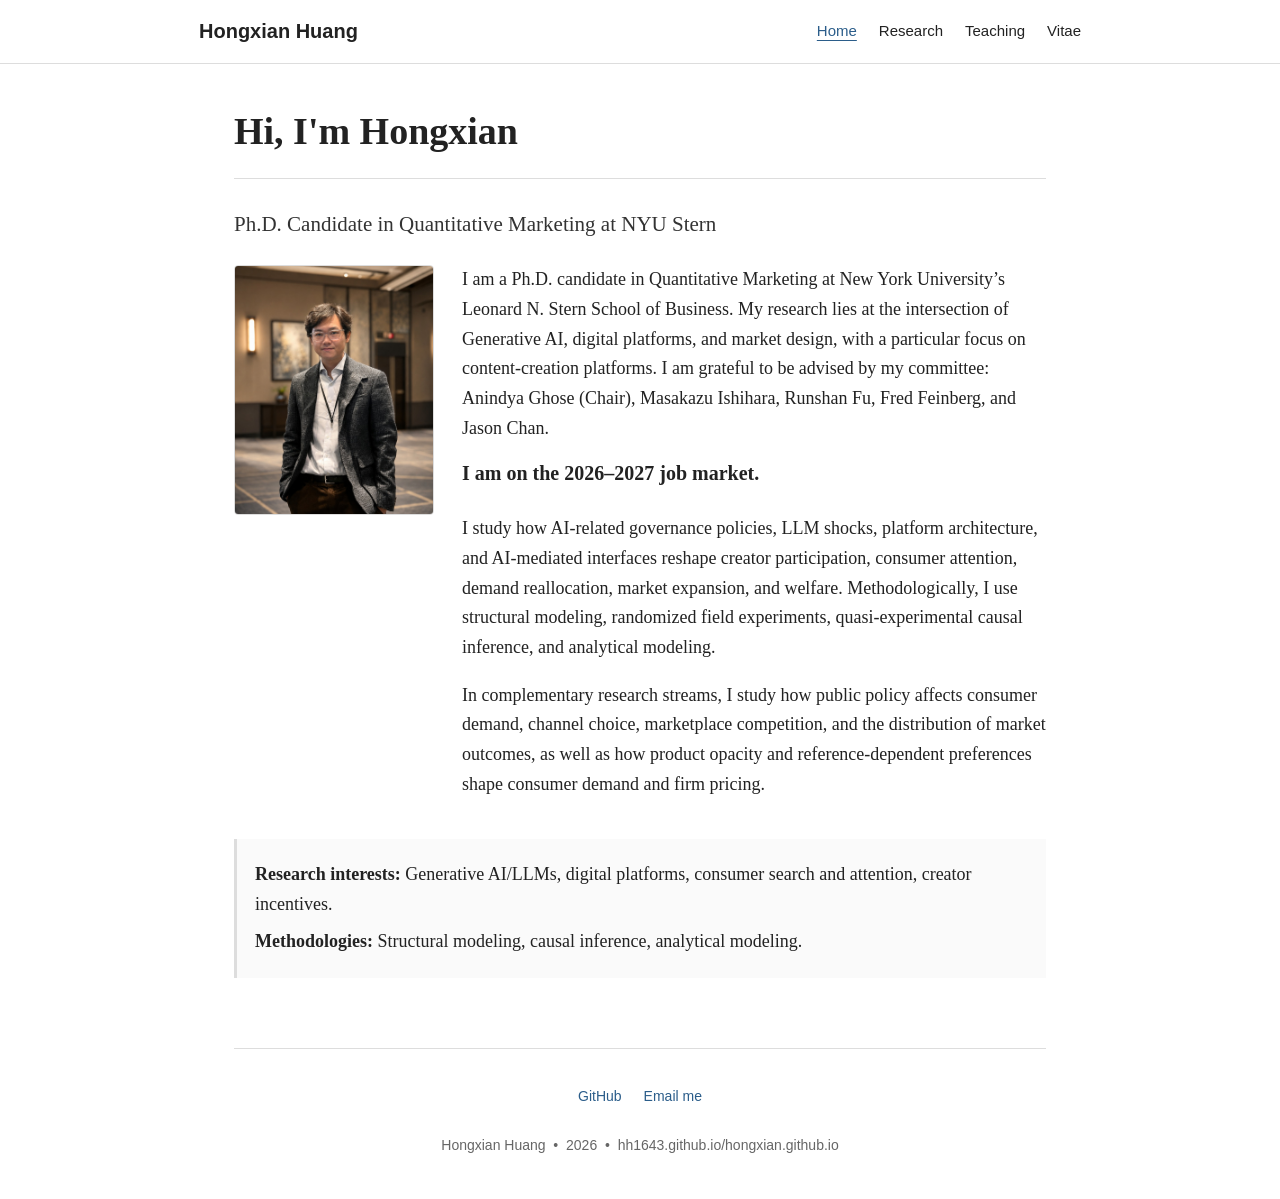
==== index.html @ c1505cc0 "Add files via upload" ====
<!doctype html>
<html lang="en">
<head>
  <meta charset="utf-8">
  <meta name="viewport" content="width=device-width, initial-scale=1">
  <title>Home | Hongxian Huang</title>
  <meta name="description" content="Hongxian Huang is a Ph.D. candidate in Quantitative Marketing at NYU Stern. His research studies Generative AI, digital platforms, content-creation platforms, and market design.">
  <meta name="robots" content="index, follow">
  <link rel="canonical" href="https://hh1643.github.io/hongxian.github.io/">
  <link rel="icon" href="assets/img/favicon.svg" type="image/svg+xml">
  <link rel="stylesheet" href="assets/css/style.css">
</head>
<body>
  <nav class="site-nav" aria-label="Main navigation">
    <div class="nav-inner">
      <a class="brand" href="./">Hongxian Huang</a>
      <div class="nav-links">
        <a class="active" href="./">Home</a>
<a class="" href="research/">Research</a>
<a class="" href="teaching/">Teaching</a>
<a class="" href="vitae/">Vitae</a>
      </div>
    </div>
  </nav>

  <main class="page">
    <h1>Hi, I'm Hongxian</h1>
    <hr>
    <p class="subtitle">Ph.D. Candidate in Quantitative Marketing at NYU Stern</p>

    <div class="profile-block">
      <img class="profile-photo" src="assets/img/hongxian-huang-portrait.jpg" alt="Hongxian Huang">
      <div class="profile-text">
        <p>I am a Ph.D. candidate in Quantitative Marketing at New York University’s Leonard N. Stern School of Business. My research lies at the intersection of Generative AI, digital platforms, and market design, with a particular focus on content-creation platforms. I am grateful to be advised by my committee: Anindya Ghose (Chair), Masakazu Ishihara, Runshan Fu, Fred Feinberg, and Jason Chan.</p>
        <p class="job-market"><strong>I am on the 2026–2027 job market.</strong></p>
        <p>I study how AI-related governance policies, LLM shocks, platform architecture, and AI-mediated interfaces reshape creator participation, consumer attention, demand reallocation, market expansion, and welfare. Methodologically, I use structural modeling, randomized field experiments, quasi-experimental causal inference, and analytical modeling.</p>
        <p>In complementary research streams, I study how public policy affects consumer demand, channel choice, marketplace competition, and the distribution of market outcomes, as well as how product opacity and reference-dependent preferences shape consumer demand and firm pricing.</p>
      </div>
    </div>

    <div class="research-interests">
      <p><strong>Research interests:</strong> Generative AI/LLMs, digital platforms, consumer search and attention, creator incentives.</p>
      <p><strong>Methodologies:</strong> Structural modeling, causal inference, analytical modeling.</p>
    </div>

  </main>

  <footer class="site-footer">
    <hr>
    <ul class="footer-links">
      <li><a href="https://github.com/hh1643">GitHub</a></li>
      <li><a href="mailto:hh1643@stern.nyu.edu">Email me</a></li>
    </ul>
    <div>Hongxian Huang &nbsp;&bull;&nbsp; 2026 &nbsp;&bull;&nbsp; hh1643.github.io/hongxian.github.io</div>
  </footer>
</body>
</html>
---- assets/css/style.css ----
:root {
  --text: #222222;
  --muted: #666666;
  --border: #dddddd;
  --link: #2b5d8a;
  --link-hover: #17405e;
  --bg: #ffffff;
  --soft: #f7f7f7;
}

* {
  box-sizing: border-box;
}

html {
  scroll-behavior: smooth;
}

body {
  margin: 0;
  background: var(--bg);
  color: var(--text);
  font-family: Georgia, "Times New Roman", serif;
  font-size: 18px;
  line-height: 1.65;
}

.site-nav {
  border-bottom: 1px solid var(--border);
  background: rgba(255, 255, 255, 0.98);
}

.nav-inner {
  max-width: 930px;
  margin: 0 auto;
  padding: 15px 24px;
  display: flex;
  align-items: center;
  justify-content: space-between;
  gap: 18px;
}

.brand {
  font-family: -apple-system, BlinkMacSystemFont, "Segoe UI", Helvetica, Arial, sans-serif;
  font-weight: 700;
  font-size: 20px;
  color: var(--text);
  text-decoration: none;
  white-space: nowrap;
}

.nav-links {
  display: flex;
  align-items: center;
  gap: 22px;
  flex-wrap: wrap;
}

.nav-links a {
  font-family: -apple-system, BlinkMacSystemFont, "Segoe UI", Helvetica, Arial, sans-serif;
  font-size: 15px;
  color: var(--text);
  text-decoration: none;
}

.nav-links a:hover,
.nav-links a.active {
  color: var(--link);
  text-decoration: underline;
  text-underline-offset: 4px;
}

.page {
  max-width: 860px;
  margin: 0 auto;
  padding: 44px 24px 28px;
}

h1, h2, h3 {
  line-height: 1.25;
  margin-top: 0;
}

h1 {
  font-family: Georgia, "Times New Roman", serif;
  font-size: 38px;
  font-weight: 600;
  margin-bottom: 18px;
}

h2 {
  font-family: -apple-system, BlinkMacSystemFont, "Segoe UI", Helvetica, Arial, sans-serif;
  font-size: 24px;
  font-weight: 700;
  margin-top: 34px;
  margin-bottom: 14px;
}

h3 {
  font-size: 20px;
  font-weight: 700;
  margin-top: 26px;
  margin-bottom: 6px;
}

hr {
  border: 0;
  border-top: 1px solid var(--border);
  margin: 22px 0 28px;
}

a {
  color: var(--link);
  text-decoration: none;
}

a:hover {
  color: var(--link-hover);
  text-decoration: underline;
}

.subtitle {
  font-size: 21px;
  margin: 0 0 24px;
  color: #333333;
}

.profile-block {
  display: flex;
  align-items: flex-start;
  gap: 28px;
  margin-top: 6px;
}

.profile-photo {
  width: 200px;
  min-width: 200px;
  border-radius: 4px;
  border: 1px solid var(--border);
  background: var(--soft);
}

.profile-text p:first-child {
  margin-top: 0;
}


.job-market {
  margin: -4px 0 24px;
  font-size: 20px;
}

.section-lead {
  margin-top: 0;
  color: #333333;
}

.cv-page h2 {
  margin-top: 36px;
}

.cv-item {
  margin: 16px 0 20px;
}

.cv-date {
  color: var(--muted);
  font-size: 16px;
  margin-top: 2px;
}

.cv-page p {
  margin: 10px 0;
}

.research-interests {
  margin-top: 22px;
  padding: 14px 18px;
  border-left: 3px solid var(--border);
  background: #fafafa;
}

.research-interests p {
  margin: 7px 0;
}

.paper {
  margin: 24px 0 30px;
}

.paper-title {
  font-weight: 700;
  font-size: 19px;
  line-height: 1.45;
}

.paper-meta {
  margin-top: 3px;
  color: var(--text);
}

.paper-note {
  margin-top: 3px;
  color: var(--muted);
  font-size: 16px;
}

.abstract {
  margin-top: 8px;
}

.abstract summary {
  cursor: pointer;
  color: var(--link);
  font-family: -apple-system, BlinkMacSystemFont, "Segoe UI", Helvetica, Arial, sans-serif;
  font-size: 15px;
  display: inline-block;
  user-select: none;
}

.abstract summary:hover {
  color: var(--link-hover);
  text-decoration: underline;
}

.abstract p {
  margin: 12px 0;
  font-size: 16.5px;
  line-height: 1.62;
}

.note-box {
  margin: 34px 0 18px;
  padding: 14px 18px;
  background: #fafafa;
  border: 1px solid var(--border);
  border-radius: 4px;
  color: #444444;
  font-size: 16px;
}

ul {
  padding-left: 24px;
}

li {
  margin: 8px 0;
}

.compact-list li {
  margin: 5px 0;
}

.button-row {
  margin: 26px 0 34px;
}

.button {
  display: inline-block;
  padding: 10px 18px;
  border: 1px solid #333333;
  border-radius: 4px;
  color: #222222;
  font-family: -apple-system, BlinkMacSystemFont, "Segoe UI", Helvetica, Arial, sans-serif;
  font-size: 15px;
  text-decoration: none;
  background: #ffffff;
}

.button:hover {
  background: #f2f2f2;
  text-decoration: none;
  color: #222222;
}

.site-footer {
  max-width: 860px;
  margin: 0 auto;
  padding: 20px 24px 42px;
  text-align: center;
  color: var(--muted);
  font-family: -apple-system, BlinkMacSystemFont, "Segoe UI", Helvetica, Arial, sans-serif;
  font-size: 14px;
}

.footer-links {
  display: flex;
  justify-content: center;
  gap: 22px;
  flex-wrap: wrap;
  margin: 4px 0 18px;
  padding: 0;
  list-style: none;
}

.footer-links a {
  color: var(--link);
}

@media (max-width: 700px) {
  body {
    font-size: 17px;
  }

  .nav-inner {
    align-items: flex-start;
    flex-direction: column;
    gap: 10px;
  }

  .nav-links {
    gap: 14px;
  }

  .page {
    padding-top: 32px;
  }

  h1 {
    font-size: 32px;
  }

  .profile-block {
    flex-direction: column;
  }

  .profile-photo {
    width: 180px;
    min-width: 180px;
  }
}
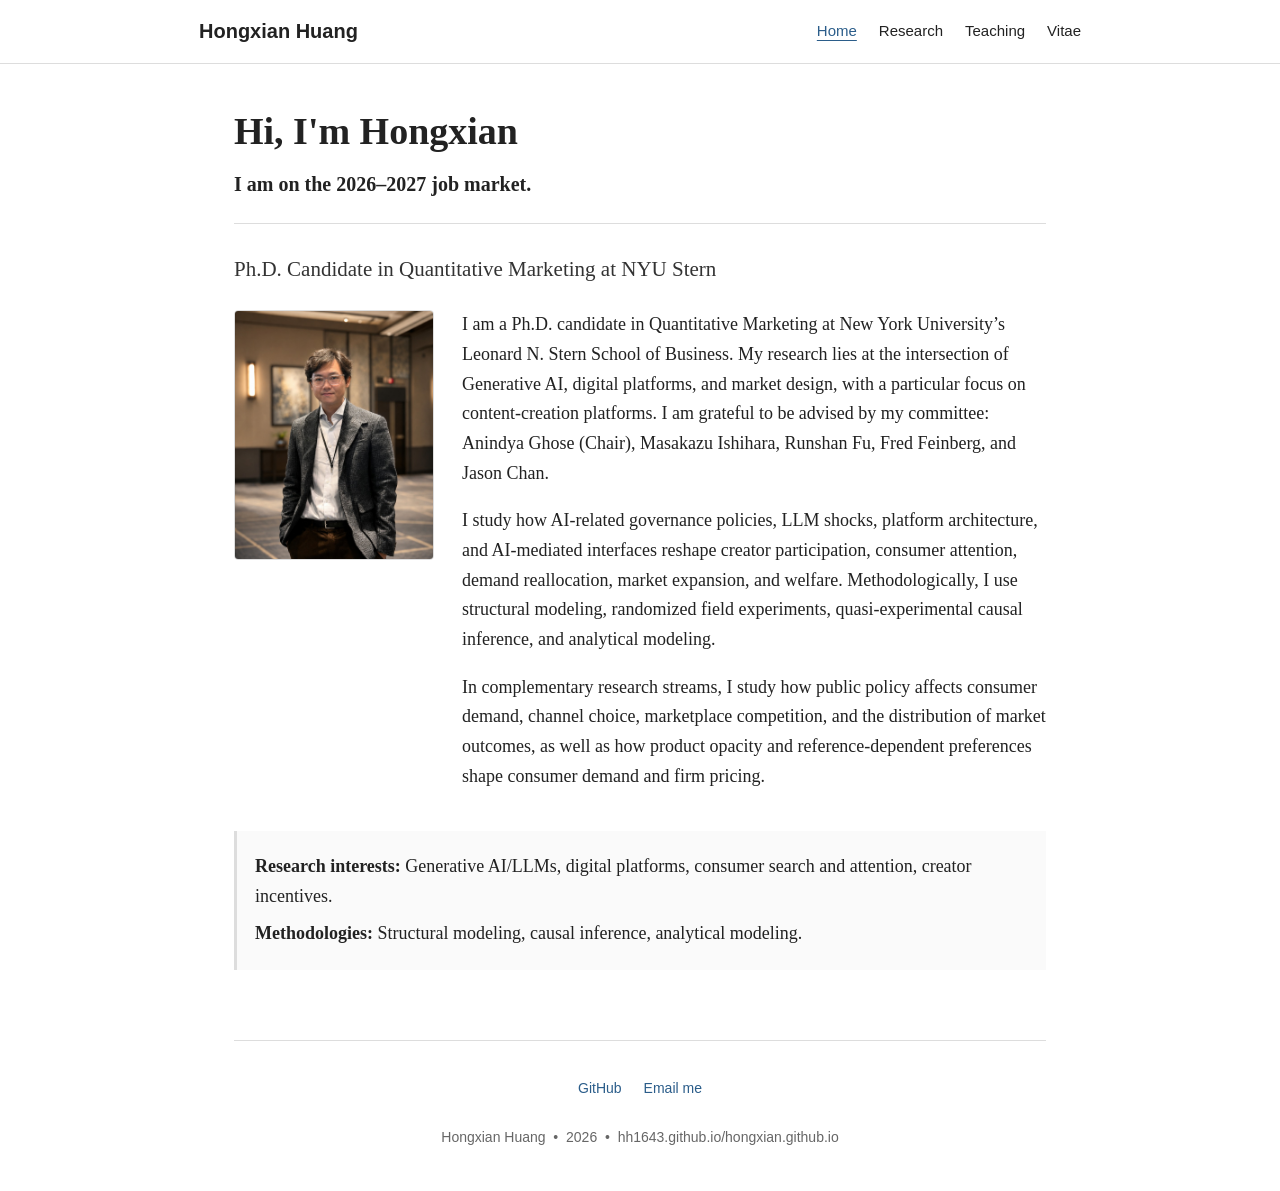
==== commit 236b984e: "Add files via upload" ====
--- a/index.html
+++ b/index.html
@@ -25,6 +25,7 @@
 
   <main class="page">
     <h1>Hi, I'm Hongxian</h1>
+    <p class="job-market job-market-top"><strong>I am on the 2026–2027 job market.</strong></p>
     <hr>
     <p class="subtitle">Ph.D. Candidate in Quantitative Marketing at NYU Stern</p>
 
@@ -32,7 +33,6 @@
       <img class="profile-photo" src="assets/img/hongxian-huang-portrait.jpg" alt="Hongxian Huang">
       <div class="profile-text">
         <p>I am a Ph.D. candidate in Quantitative Marketing at New York University’s Leonard N. Stern School of Business. My research lies at the intersection of Generative AI, digital platforms, and market design, with a particular focus on content-creation platforms. I am grateful to be advised by my committee: Anindya Ghose (Chair), Masakazu Ishihara, Runshan Fu, Fred Feinberg, and Jason Chan.</p>
-        <p class="job-market"><strong>I am on the 2026–2027 job market.</strong></p>
         <p>I study how AI-related governance policies, LLM shocks, platform architecture, and AI-mediated interfaces reshape creator participation, consumer attention, demand reallocation, market expansion, and welfare. Methodologically, I use structural modeling, randomized field experiments, quasi-experimental causal inference, and analytical modeling.</p>
         <p>In complementary research streams, I study how public policy affects consumer demand, channel choice, marketplace competition, and the distribution of market outcomes, as well as how product opacity and reference-dependent preferences shape consumer demand and firm pricing.</p>
       </div>
--- a/assets/css/style.css
+++ b/assets/css/style.css
@@ -146,8 +146,12 @@
 
 
 .job-market {
-  margin: -4px 0 24px;
+  margin: 0 0 20px;
   font-size: 20px;
+}
+
+.job-market-top {
+  margin: -6px 0 10px;
 }
 
 .section-lead {
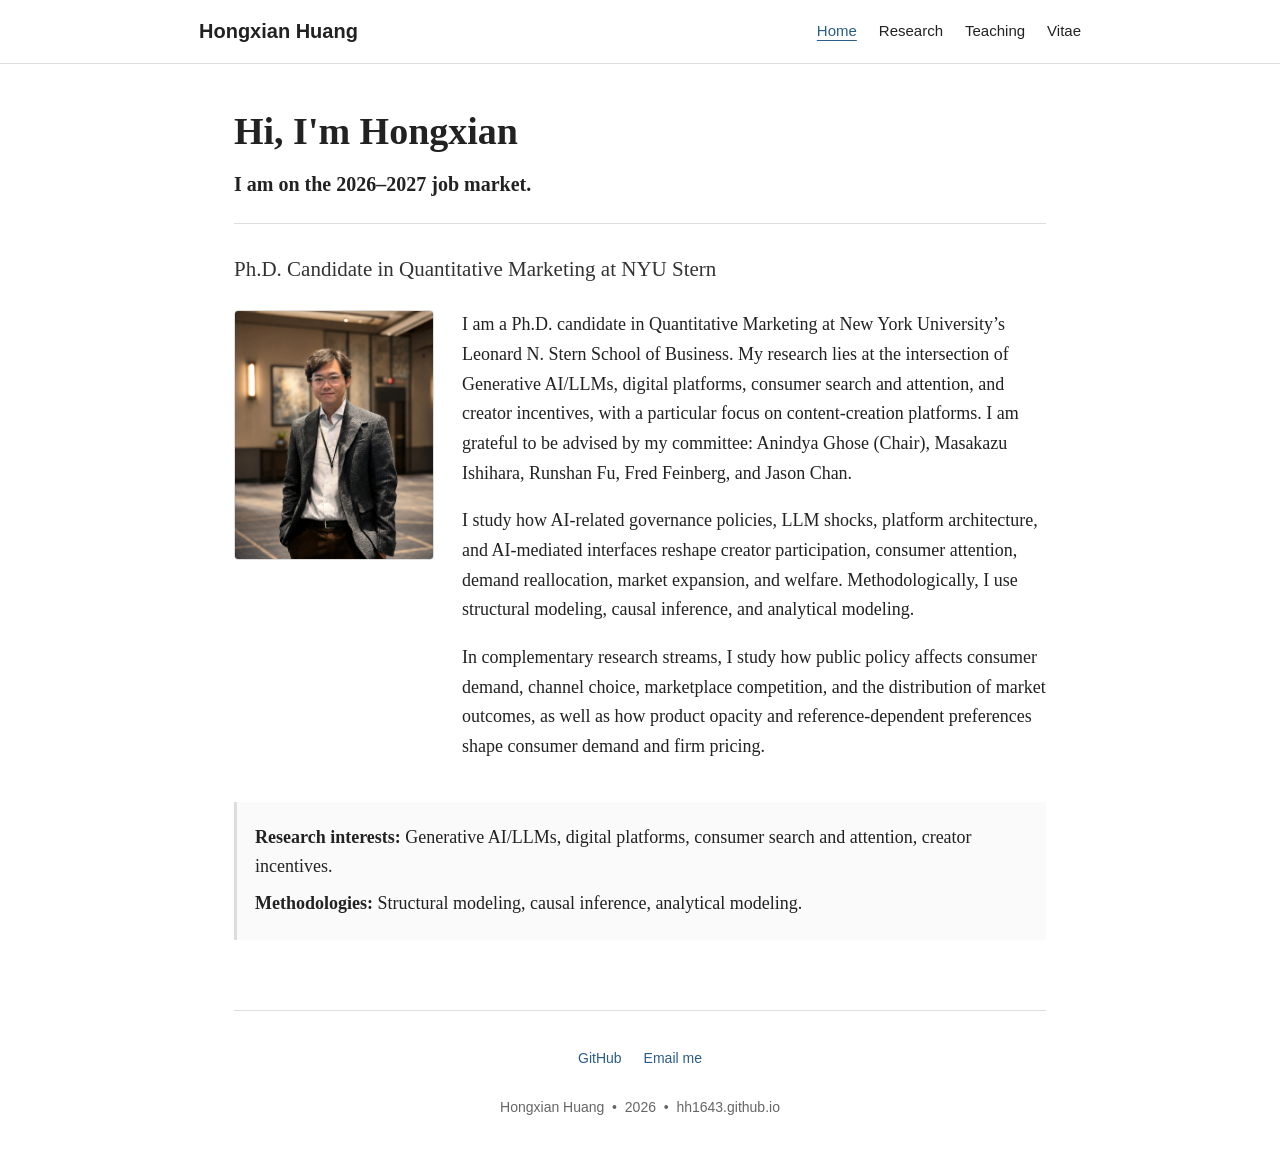
==== commit 8a6cc4a4: "Add files via upload" ====
--- a/index.html
+++ b/index.html
@@ -3,25 +3,27 @@
 <head>
   <meta charset="utf-8">
   <meta name="viewport" content="width=device-width, initial-scale=1">
-  <title>Home | Hongxian Huang</title>
-  <meta name="description" content="Hongxian Huang is a Ph.D. candidate in Quantitative Marketing at NYU Stern. His research studies Generative AI, digital platforms, content-creation platforms, and market design.">
+  <title>Hongxian Huang | Quantitative Marketing, NYU Stern</title>
+  <meta name="description" content="Hongxian Huang is a Ph.D. candidate in Quantitative Marketing at NYU Stern. His research studies Generative AI/LLMs, digital platforms, consumer search and attention, and creator incentives.">
   <meta name="robots" content="index, follow">
-  <link rel="canonical" href="https://hh1643.github.io/hongxian.github.io/">
+  <link rel="canonical" href="https://hh1643.github.io/">
   <link rel="icon" href="assets/img/favicon.svg" type="image/svg+xml">
   <link rel="stylesheet" href="assets/css/style.css">
 </head>
 <body>
+
   <nav class="site-nav" aria-label="Main navigation">
     <div class="nav-inner">
       <a class="brand" href="./">Hongxian Huang</a>
       <div class="nav-links">
         <a class="active" href="./">Home</a>
-<a class="" href="research/">Research</a>
-<a class="" href="teaching/">Teaching</a>
-<a class="" href="vitae/">Vitae</a>
+        <a class="" href="research/">Research</a>
+        <a class="" href="teaching/">Teaching</a>
+        <a class="" href="vitae/">Vitae</a>
       </div>
     </div>
   </nav>
+
 
   <main class="page">
     <h1>Hi, I'm Hongxian</h1>
@@ -32,8 +34,8 @@
     <div class="profile-block">
       <img class="profile-photo" src="assets/img/hongxian-huang-portrait.jpg" alt="Hongxian Huang">
       <div class="profile-text">
-        <p>I am a Ph.D. candidate in Quantitative Marketing at New York University’s Leonard N. Stern School of Business. My research lies at the intersection of Generative AI, digital platforms, and market design, with a particular focus on content-creation platforms. I am grateful to be advised by my committee: Anindya Ghose (Chair), Masakazu Ishihara, Runshan Fu, Fred Feinberg, and Jason Chan.</p>
-        <p>I study how AI-related governance policies, LLM shocks, platform architecture, and AI-mediated interfaces reshape creator participation, consumer attention, demand reallocation, market expansion, and welfare. Methodologically, I use structural modeling, randomized field experiments, quasi-experimental causal inference, and analytical modeling.</p>
+        <p>I am a Ph.D. candidate in Quantitative Marketing at New York University’s Leonard N. Stern School of Business. My research lies at the intersection of Generative AI/LLMs, digital platforms, consumer search and attention, and creator incentives, with a particular focus on content-creation platforms. I am grateful to be advised by my committee: Anindya Ghose (Chair), Masakazu Ishihara, Runshan Fu, Fred Feinberg, and Jason Chan.</p>
+        <p>I study how AI-related governance policies, LLM shocks, platform architecture, and AI-mediated interfaces reshape creator participation, consumer attention, demand reallocation, market expansion, and welfare. Methodologically, I use structural modeling, causal inference, and analytical modeling.</p>
         <p>In complementary research streams, I study how public policy affects consumer demand, channel choice, marketplace competition, and the distribution of market outcomes, as well as how product opacity and reference-dependent preferences shape consumer demand and firm pricing.</p>
       </div>
     </div>
@@ -51,7 +53,7 @@
       <li><a href="https://github.com/hh1643">GitHub</a></li>
       <li><a href="mailto:hh1643@stern.nyu.edu">Email me</a></li>
     </ul>
-    <div>Hongxian Huang &nbsp;&bull;&nbsp; 2026 &nbsp;&bull;&nbsp; hh1643.github.io/hongxian.github.io</div>
+    <div>Hongxian Huang &nbsp;&bull;&nbsp; 2026 &nbsp;&bull;&nbsp; hh1643.github.io</div>
   </footer>
 </body>
 </html>
--- a/assets/css/style.css
+++ b/assets/css/style.css
@@ -333,3 +333,11 @@
     min-width: 180px;
   }
 }
+
+.cv-page .cv-item p {
+  margin: 8px 0 4px;
+}
+
+.cv-page .compact-list {
+  margin-top: 4px;
+}
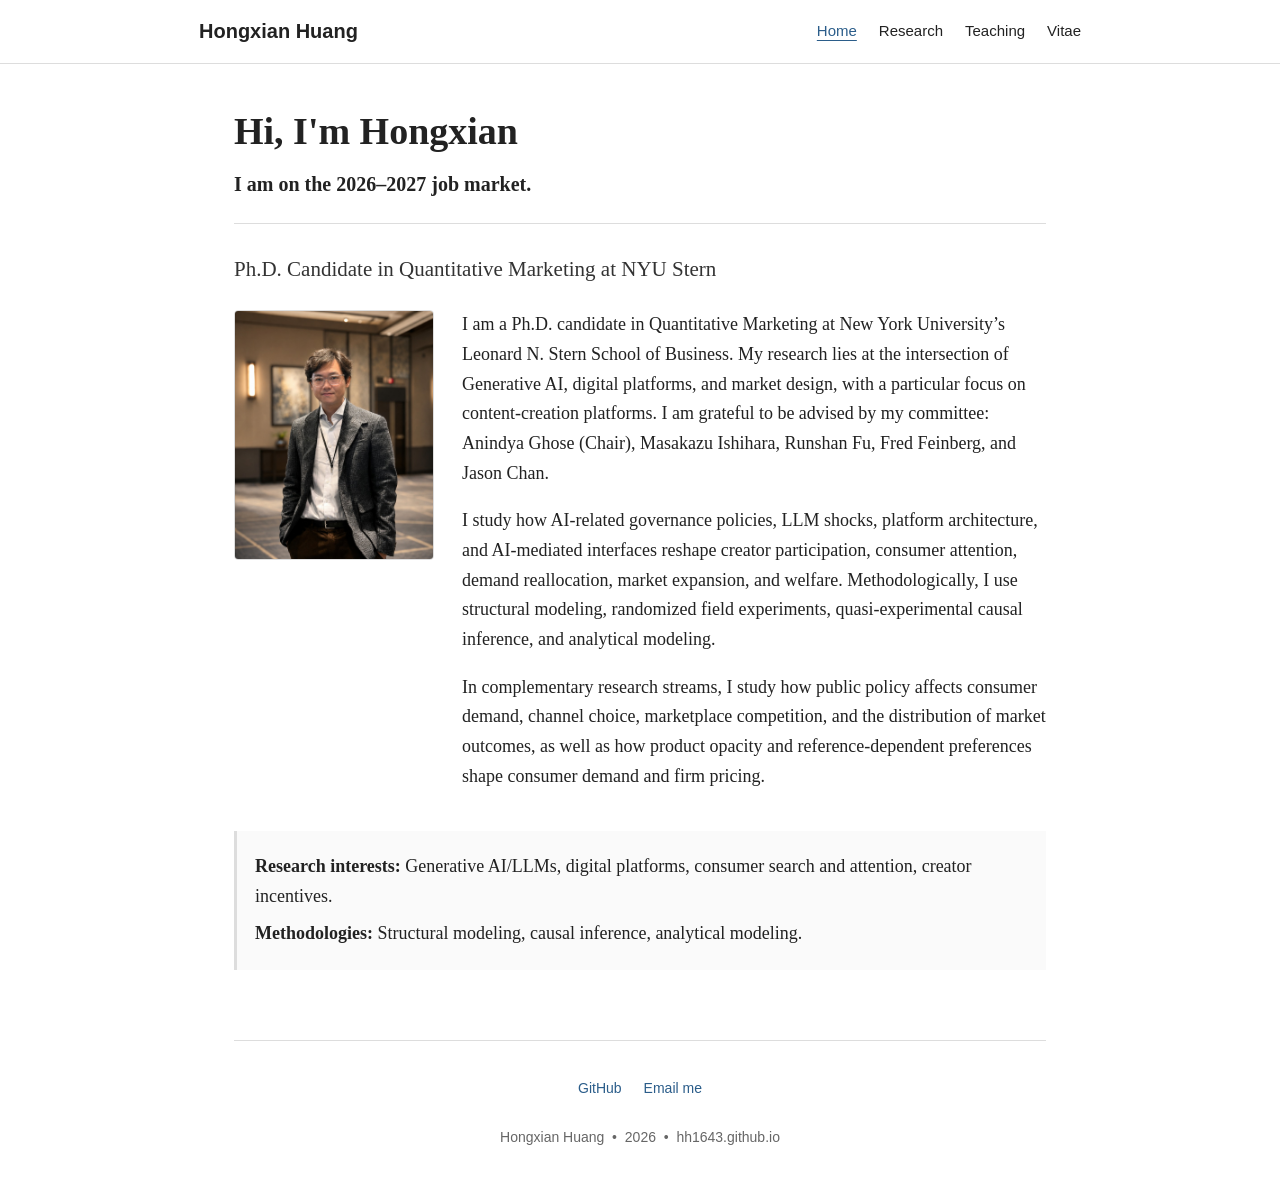
==== commit 8817e46f: "Add files via upload" ====
--- a/index.html
+++ b/index.html
@@ -4,26 +4,24 @@
   <meta charset="utf-8">
   <meta name="viewport" content="width=device-width, initial-scale=1">
   <title>Hongxian Huang | Quantitative Marketing, NYU Stern</title>
-  <meta name="description" content="Hongxian Huang is a Ph.D. candidate in Quantitative Marketing at NYU Stern. His research studies Generative AI/LLMs, digital platforms, consumer search and attention, and creator incentives.">
+  <meta name="description" content="Hongxian Huang is a Ph.D. candidate in Quantitative Marketing at NYU Stern. His research studies Generative AI, digital platforms, content-creation platforms, and market design.">
   <meta name="robots" content="index, follow">
   <link rel="canonical" href="https://hh1643.github.io/">
   <link rel="icon" href="assets/img/favicon.svg" type="image/svg+xml">
   <link rel="stylesheet" href="assets/css/style.css">
 </head>
 <body>
-
   <nav class="site-nav" aria-label="Main navigation">
     <div class="nav-inner">
       <a class="brand" href="./">Hongxian Huang</a>
       <div class="nav-links">
         <a class="active" href="./">Home</a>
-        <a class="" href="research/">Research</a>
-        <a class="" href="teaching/">Teaching</a>
-        <a class="" href="vitae/">Vitae</a>
+<a class="" href="research/">Research</a>
+<a class="" href="teaching/">Teaching</a>
+<a class="" href="vitae/">Vitae</a>
       </div>
     </div>
   </nav>
-
 
   <main class="page">
     <h1>Hi, I'm Hongxian</h1>
@@ -34,8 +32,8 @@
     <div class="profile-block">
       <img class="profile-photo" src="assets/img/hongxian-huang-portrait.jpg" alt="Hongxian Huang">
       <div class="profile-text">
-        <p>I am a Ph.D. candidate in Quantitative Marketing at New York University’s Leonard N. Stern School of Business. My research lies at the intersection of Generative AI/LLMs, digital platforms, consumer search and attention, and creator incentives, with a particular focus on content-creation platforms. I am grateful to be advised by my committee: Anindya Ghose (Chair), Masakazu Ishihara, Runshan Fu, Fred Feinberg, and Jason Chan.</p>
-        <p>I study how AI-related governance policies, LLM shocks, platform architecture, and AI-mediated interfaces reshape creator participation, consumer attention, demand reallocation, market expansion, and welfare. Methodologically, I use structural modeling, causal inference, and analytical modeling.</p>
+        <p>I am a Ph.D. candidate in Quantitative Marketing at New York University’s Leonard N. Stern School of Business. My research lies at the intersection of Generative AI, digital platforms, and market design, with a particular focus on content-creation platforms. I am grateful to be advised by my committee: Anindya Ghose (Chair), Masakazu Ishihara, Runshan Fu, Fred Feinberg, and Jason Chan.</p>
+        <p>I study how AI-related governance policies, LLM shocks, platform architecture, and AI-mediated interfaces reshape creator participation, consumer attention, demand reallocation, market expansion, and welfare. Methodologically, I use structural modeling, randomized field experiments, quasi-experimental causal inference, and analytical modeling.</p>
         <p>In complementary research streams, I study how public policy affects consumer demand, channel choice, marketplace competition, and the distribution of market outcomes, as well as how product opacity and reference-dependent preferences shape consumer demand and firm pricing.</p>
       </div>
     </div>
--- a/assets/css/style.css
+++ b/assets/css/style.css
@@ -333,11 +333,3 @@
     min-width: 180px;
   }
 }
-
-.cv-page .cv-item p {
-  margin: 8px 0 4px;
-}
-
-.cv-page .compact-list {
-  margin-top: 4px;
-}
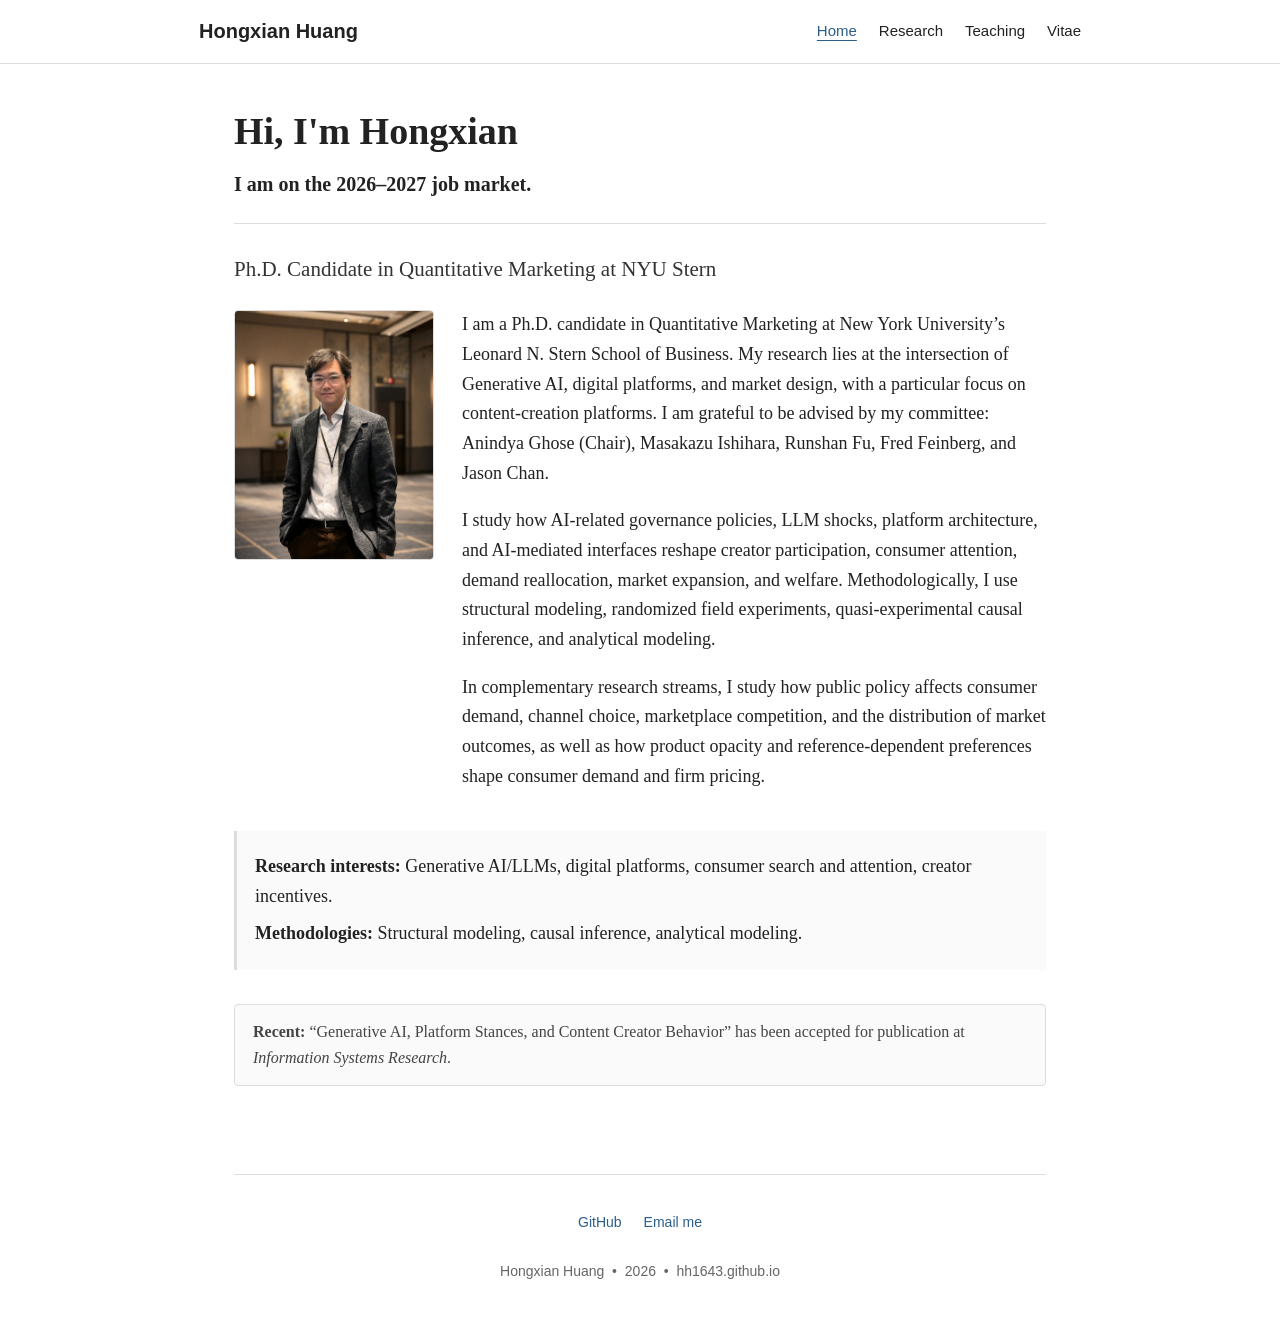
==== commit bacaf8cb: "Add files via upload" ====
--- a/index.html
+++ b/index.html
@@ -1,57 +1,77 @@
 <!doctype html>
 <html lang="en">
 <head>
-  <meta charset="utf-8">
-  <meta name="viewport" content="width=device-width, initial-scale=1">
-  <title>Hongxian Huang | Quantitative Marketing, NYU Stern</title>
-  <meta name="description" content="Hongxian Huang is a Ph.D. candidate in Quantitative Marketing at NYU Stern. His research studies Generative AI, digital platforms, content-creation platforms, and market design.">
-  <meta name="robots" content="index, follow">
-  <link rel="canonical" href="https://hh1643.github.io/">
-  <link rel="icon" href="assets/img/favicon.svg" type="image/svg+xml">
-  <link rel="stylesheet" href="assets/css/style.css">
-</head>
+<meta charset="utf-8"/>
+<meta content="width=device-width, initial-scale=1" name="viewport"/>
+<title>Hongxian Huang | Quantitative Marketing, NYU Stern</title>
+<meta content="Hongxian Huang is a Ph.D. candidate in Quantitative Marketing at NYU Stern. His research studies Generative AI, digital platforms, consumer search and attention, creator incentives, and market design." name="description"/>
+<meta content="index, follow" name="robots"/>
+<link href="https://hh1643.github.io/" rel="canonical"/>
+<link href="assets/img/favicon.svg" rel="icon" type="image/svg+xml"/>
+<link href="assets/css/style.css" rel="stylesheet"/>
+<meta content="Hongxian Huang" name="author"/><meta content="2026-08-03" name="date"/><meta content="website" property="og:type"/><meta content="Hongxian Huang | Quantitative Marketing, NYU Stern" property="og:title"/><meta content="Hongxian Huang is a Ph.D. candidate in Quantitative Marketing at NYU Stern. His research studies Generative AI, digital platforms, consumer search and attention, creator incentives, and market design." property="og:description"/><meta content="https://hh1643.github.io/" property="og:url"/><script type="application/ld+json">{
+  "@context": "https://schema.org",
+  "@type": "Person",
+  "name": "Hongxian Huang",
+  "url": "https://hh1643.github.io/",
+  "jobTitle": "Ph.D. Candidate in Quantitative Marketing",
+  "affiliation": {
+    "@type": "CollegeOrUniversity",
+    "name": "New York University, Leonard N. Stern School of Business"
+  },
+  "alumniOf": {
+    "@type": "CollegeOrUniversity",
+    "name": "The University of Chicago"
+  },
+  "sameAs": [
+    "https://github.com/hh1643"
+  ],
+  "knowsAbout": [
+    "Generative AI",
+    "Large language models",
+    "Digital platforms",
+    "Quantitative marketing",
+    "Consumer search and attention",
+    "Creator incentives"
+  ]
+}</script></head>
 <body>
-  <nav class="site-nav" aria-label="Main navigation">
-    <div class="nav-inner">
-      <a class="brand" href="./">Hongxian Huang</a>
-      <div class="nav-links">
-        <a class="active" href="./">Home</a>
+<nav aria-label="Main navigation" class="site-nav">
+<div class="nav-inner">
+<a class="brand" href="./">Hongxian Huang</a>
+<div class="nav-links">
+<a aria-current="page" class="active" href="./">Home</a>
 <a class="" href="research/">Research</a>
 <a class="" href="teaching/">Teaching</a>
 <a class="" href="vitae/">Vitae</a>
-      </div>
-    </div>
-  </nav>
-
-  <main class="page">
-    <h1>Hi, I'm Hongxian</h1>
-    <p class="job-market job-market-top"><strong>I am on the 2026–2027 job market.</strong></p>
-    <hr>
-    <p class="subtitle">Ph.D. Candidate in Quantitative Marketing at NYU Stern</p>
-
-    <div class="profile-block">
-      <img class="profile-photo" src="assets/img/hongxian-huang-portrait.jpg" alt="Hongxian Huang">
-      <div class="profile-text">
-        <p>I am a Ph.D. candidate in Quantitative Marketing at New York University’s Leonard N. Stern School of Business. My research lies at the intersection of Generative AI, digital platforms, and market design, with a particular focus on content-creation platforms. I am grateful to be advised by my committee: Anindya Ghose (Chair), Masakazu Ishihara, Runshan Fu, Fred Feinberg, and Jason Chan.</p>
-        <p>I study how AI-related governance policies, LLM shocks, platform architecture, and AI-mediated interfaces reshape creator participation, consumer attention, demand reallocation, market expansion, and welfare. Methodologically, I use structural modeling, randomized field experiments, quasi-experimental causal inference, and analytical modeling.</p>
-        <p>In complementary research streams, I study how public policy affects consumer demand, channel choice, marketplace competition, and the distribution of market outcomes, as well as how product opacity and reference-dependent preferences shape consumer demand and firm pricing.</p>
-      </div>
-    </div>
-
-    <div class="research-interests">
-      <p><strong>Research interests:</strong> Generative AI/LLMs, digital platforms, consumer search and attention, creator incentives.</p>
-      <p><strong>Methodologies:</strong> Structural modeling, causal inference, analytical modeling.</p>
-    </div>
-
-  </main>
-
-  <footer class="site-footer">
-    <hr>
-    <ul class="footer-links">
-      <li><a href="https://github.com/hh1643">GitHub</a></li>
-      <li><a href="mailto:hh1643@stern.nyu.edu">Email me</a></li>
-    </ul>
-    <div>Hongxian Huang &nbsp;&bull;&nbsp; 2026 &nbsp;&bull;&nbsp; hh1643.github.io</div>
-  </footer>
+</div>
+</div>
+</nav>
+<main class="page">
+<h1>Hi, I'm Hongxian</h1>
+<p class="job-market job-market-top"><strong>I am on the 2026–2027 job market.</strong></p>
+<hr/>
+<p class="subtitle">Ph.D. Candidate in Quantitative Marketing at NYU Stern</p>
+<div class="profile-block">
+<img alt="Hongxian Huang" class="profile-photo" src="assets/img/hongxian-huang-portrait.jpg"/>
+<div class="profile-text">
+<p>I am a Ph.D. candidate in Quantitative Marketing at New York University’s Leonard N. Stern School of Business. My research lies at the intersection of Generative AI, digital platforms, and market design, with a particular focus on content-creation platforms. I am grateful to be advised by my committee: Anindya Ghose (Chair), Masakazu Ishihara, Runshan Fu, Fred Feinberg, and Jason Chan.</p>
+<p>I study how AI-related governance policies, LLM shocks, platform architecture, and AI-mediated interfaces reshape creator participation, consumer attention, demand reallocation, market expansion, and welfare. Methodologically, I use structural modeling, randomized field experiments, quasi-experimental causal inference, and analytical modeling.</p>
+<p>In complementary research streams, I study how public policy affects consumer demand, channel choice, marketplace competition, and the distribution of market outcomes, as well as how product opacity and reference-dependent preferences shape consumer demand and firm pricing.</p>
+</div>
+</div>
+<div class="research-interests">
+<p><strong>Research interests:</strong> Generative AI/LLMs, digital platforms, consumer search and attention, creator incentives.</p>
+<p><strong>Methodologies:</strong> Structural modeling, causal inference, analytical modeling.</p>
+</div><div class="note-box recent-news"><strong>Recent:</strong> “Generative AI, Platform Stances, and Content Creator Behavior” has been accepted for publication at <em>Information Systems Research</em>.</div>
+</main>
+<footer class="site-footer">
+<hr/>
+<ul class="footer-links">
+<li><a href="https://github.com/hh1643">GitHub</a></li>
+<li><a href="mailto:hh1643@stern.nyu.edu">Email me</a></li>
+</ul>
+<div>Hongxian Huang  •  2026  •  hh1643.github.io</div>
+</footer>
 </body>
-</html>
+</html>
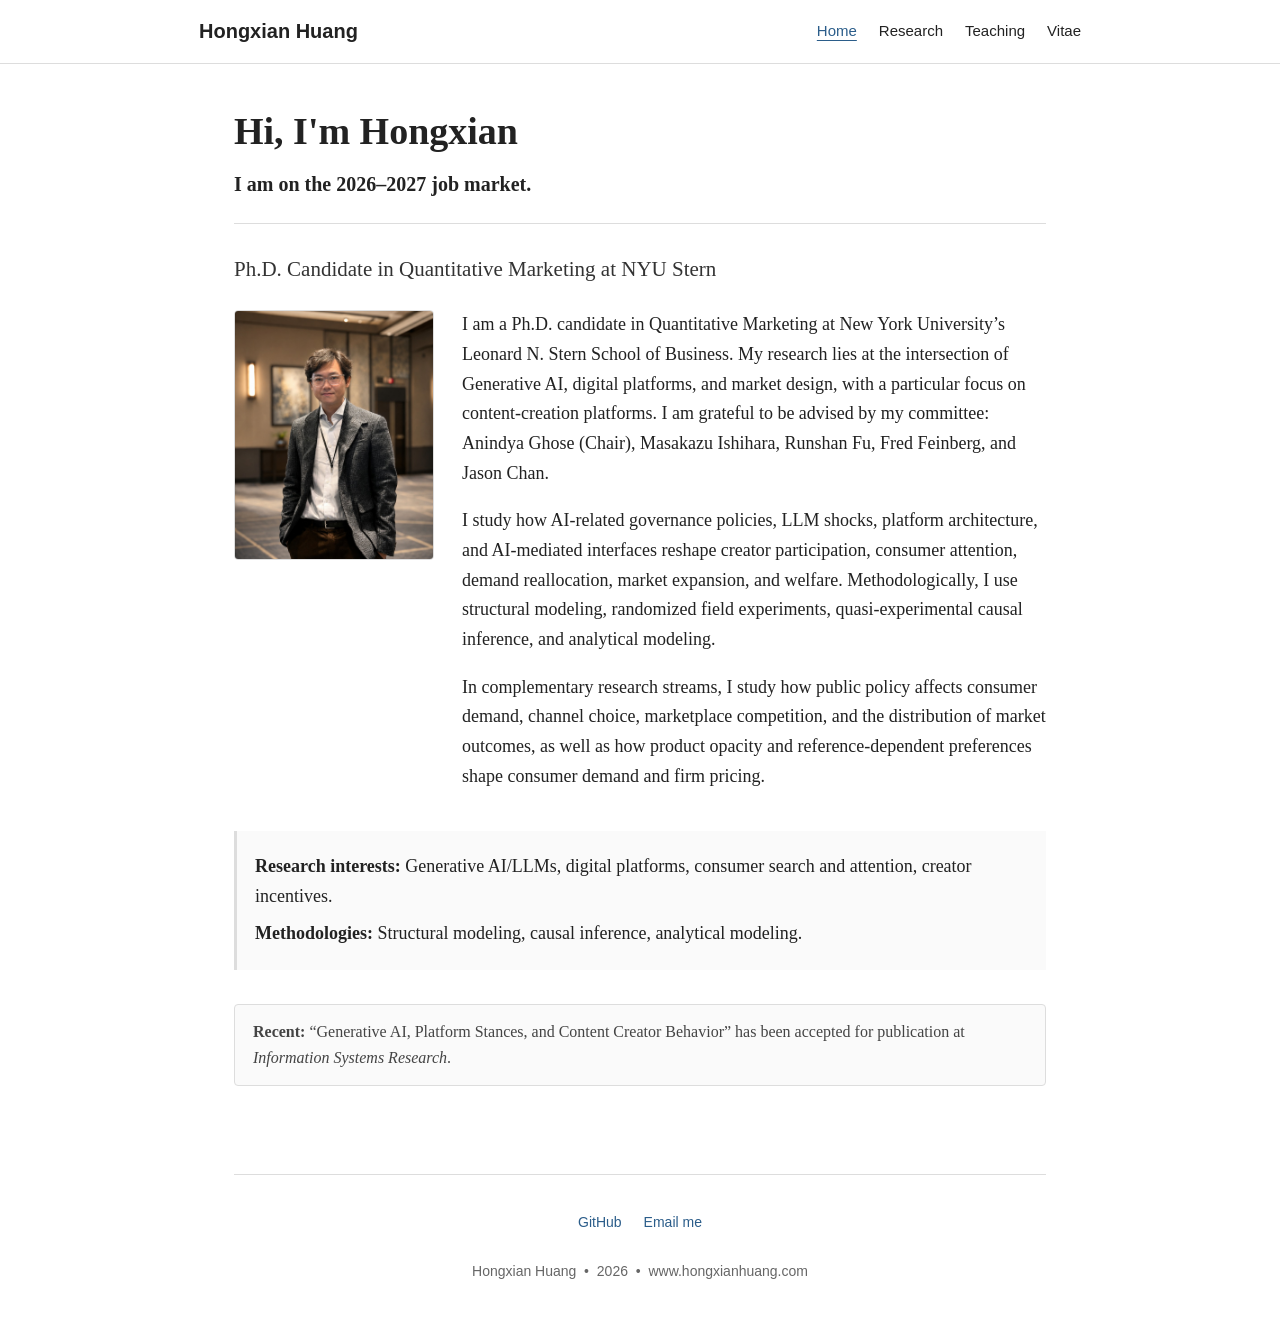
==== commit e74aa8e9: "Add files via upload" ====
--- a/index.html
+++ b/index.html
@@ -6,14 +6,14 @@
 <title>Hongxian Huang | Quantitative Marketing, NYU Stern</title>
 <meta content="Hongxian Huang is a Ph.D. candidate in Quantitative Marketing at NYU Stern. His research studies Generative AI, digital platforms, consumer search and attention, creator incentives, and market design." name="description"/>
 <meta content="index, follow" name="robots"/>
-<link href="https://hh1643.github.io/" rel="canonical"/>
+<link href="https://www.hongxianhuang.com/" rel="canonical"/>
 <link href="assets/img/favicon.svg" rel="icon" type="image/svg+xml"/>
 <link href="assets/css/style.css" rel="stylesheet"/>
-<meta content="Hongxian Huang" name="author"/><meta content="2026-08-03" name="date"/><meta content="website" property="og:type"/><meta content="Hongxian Huang | Quantitative Marketing, NYU Stern" property="og:title"/><meta content="Hongxian Huang is a Ph.D. candidate in Quantitative Marketing at NYU Stern. His research studies Generative AI, digital platforms, consumer search and attention, creator incentives, and market design." property="og:description"/><meta content="https://hh1643.github.io/" property="og:url"/><script type="application/ld+json">{
+<meta content="Hongxian Huang" name="author"/><meta content="2026-08-03" name="date"/><meta content="website" property="og:type"/><meta content="Hongxian Huang | Quantitative Marketing, NYU Stern" property="og:title"/><meta content="Hongxian Huang is a Ph.D. candidate in Quantitative Marketing at NYU Stern. His research studies Generative AI, digital platforms, consumer search and attention, creator incentives, and market design." property="og:description"/><meta content="https://www.hongxianhuang.com/" property="og:url"/><script type="application/ld+json">{
   "@context": "https://schema.org",
   "@type": "Person",
   "name": "Hongxian Huang",
-  "url": "https://hh1643.github.io/",
+  "url": "https://www.hongxianhuang.com/",
   "jobTitle": "Ph.D. Candidate in Quantitative Marketing",
   "affiliation": {
     "@type": "CollegeOrUniversity",
@@ -71,7 +71,7 @@
 <li><a href="https://github.com/hh1643">GitHub</a></li>
 <li><a href="mailto:hh1643@stern.nyu.edu">Email me</a></li>
 </ul>
-<div>Hongxian Huang  •  2026  •  hh1643.github.io</div>
+<div>Hongxian Huang  •  2026  •  www.hongxianhuang.com</div>
 </footer>
 </body>
 </html>
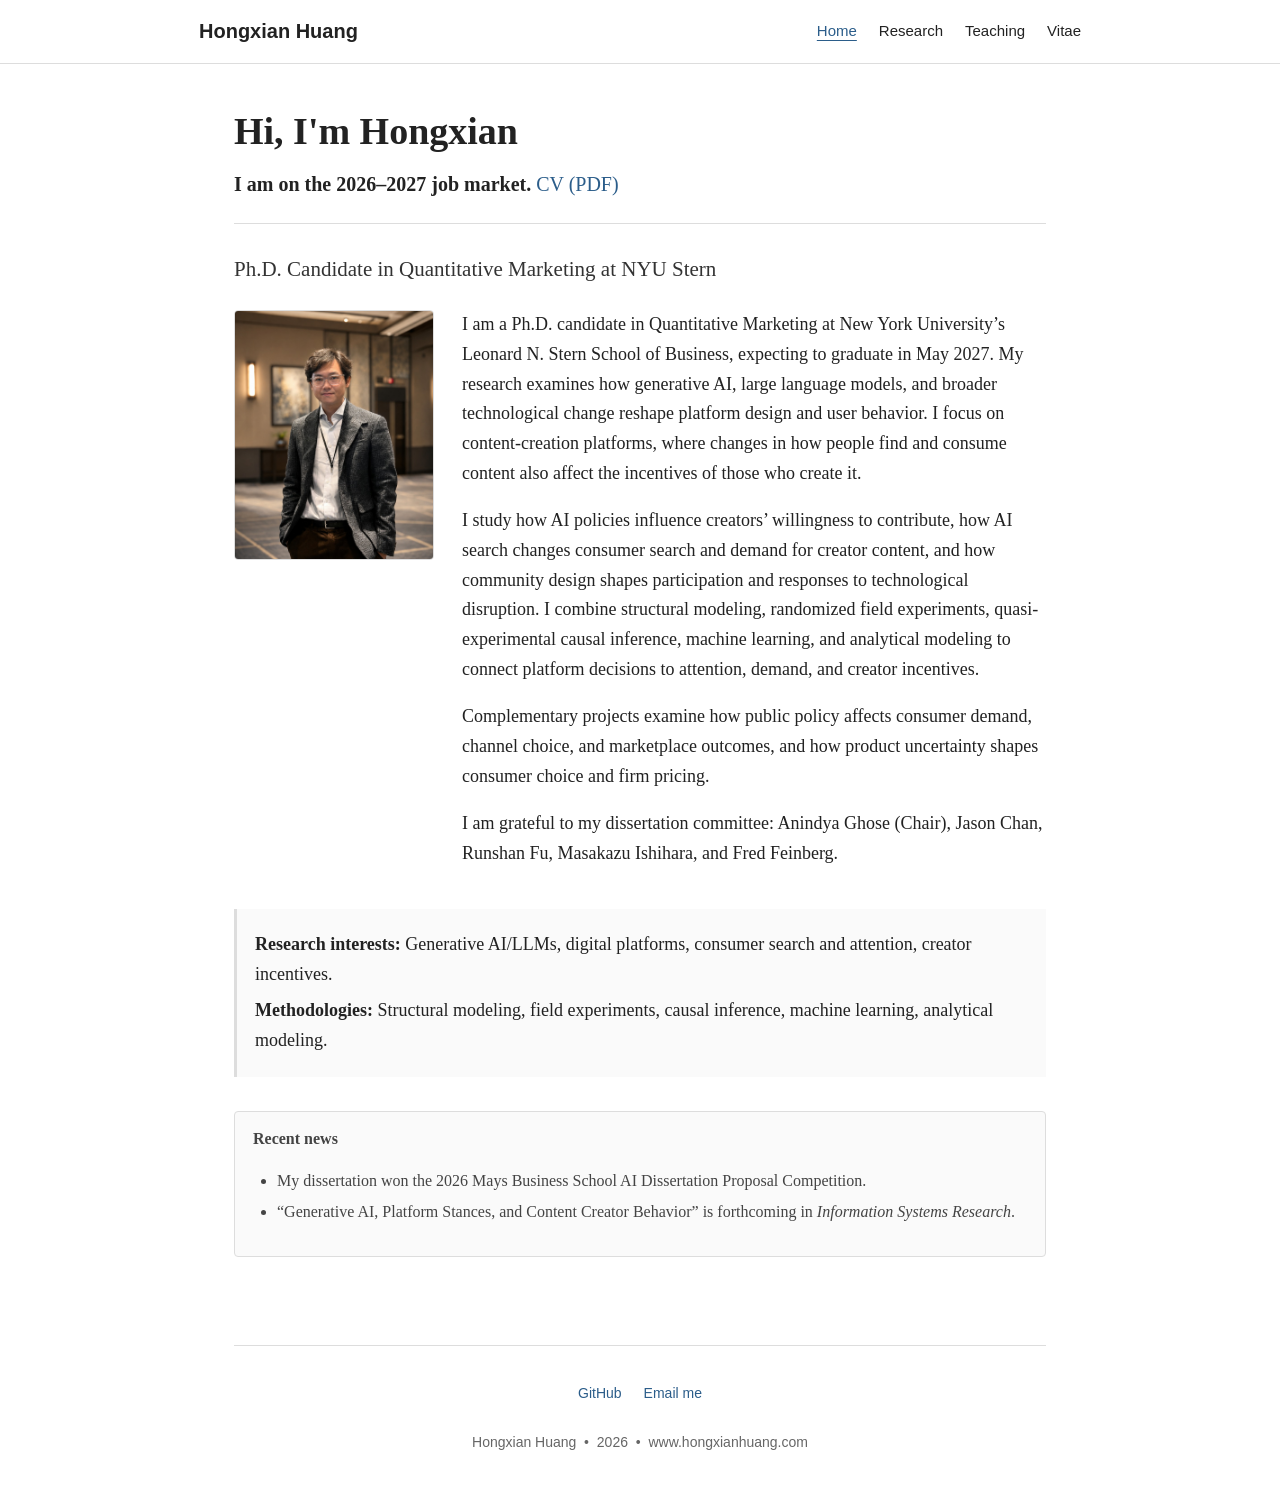
==== commit 630aa846: "Refresh homepage and September 2026 site release" ====
--- a/index.html
+++ b/index.html
@@ -9,7 +9,7 @@
 <link href="https://www.hongxianhuang.com/" rel="canonical"/>
 <link href="assets/img/favicon.svg" rel="icon" type="image/svg+xml"/>
 <link href="assets/css/style.css" rel="stylesheet"/>
-<meta content="Hongxian Huang" name="author"/><meta content="2026-08-03" name="date"/><meta content="website" property="og:type"/><meta content="Hongxian Huang | Quantitative Marketing, NYU Stern" property="og:title"/><meta content="Hongxian Huang is a Ph.D. candidate in Quantitative Marketing at NYU Stern. His research studies Generative AI, digital platforms, consumer search and attention, creator incentives, and market design." property="og:description"/><meta content="https://www.hongxianhuang.com/" property="og:url"/><script type="application/ld+json">{
+<meta content="Hongxian Huang" name="author"/><meta content="2026-09-14" name="date"/><meta content="website" property="og:type"/><meta content="Hongxian Huang | Quantitative Marketing, NYU Stern" property="og:title"/><meta content="Hongxian Huang is a Ph.D. candidate in Quantitative Marketing at NYU Stern. His research studies Generative AI, digital platforms, consumer search and attention, creator incentives, and market design." property="og:description"/><meta content="https://www.hongxianhuang.com/" property="og:url"/><script type="application/ld+json">{
   "@context": "https://schema.org",
   "@type": "Person",
   "name": "Hongxian Huang",
@@ -49,21 +49,28 @@
 </nav>
 <main class="page">
 <h1>Hi, I'm Hongxian</h1>
-<p class="job-market job-market-top"><strong>I am on the 2026–2027 job market.</strong></p>
+<p class="job-market job-market-top"><strong>I am on the 2026–2027 job market.</strong> <a href="assets/documents/Hongxian_Huang_CV.pdf">CV (PDF)</a></p>
 <hr/>
 <p class="subtitle">Ph.D. Candidate in Quantitative Marketing at NYU Stern</p>
 <div class="profile-block">
 <img alt="Hongxian Huang" class="profile-photo" src="assets/img/hongxian-huang-portrait.jpg"/>
 <div class="profile-text">
-<p>I am a Ph.D. candidate in Quantitative Marketing at New York University’s Leonard N. Stern School of Business. My research lies at the intersection of Generative AI, digital platforms, and market design, with a particular focus on content-creation platforms. I am grateful to be advised by my committee: Anindya Ghose (Chair), Masakazu Ishihara, Runshan Fu, Fred Feinberg, and Jason Chan.</p>
-<p>I study how AI-related governance policies, LLM shocks, platform architecture, and AI-mediated interfaces reshape creator participation, consumer attention, demand reallocation, market expansion, and welfare. Methodologically, I use structural modeling, randomized field experiments, quasi-experimental causal inference, and analytical modeling.</p>
-<p>In complementary research streams, I study how public policy affects consumer demand, channel choice, marketplace competition, and the distribution of market outcomes, as well as how product opacity and reference-dependent preferences shape consumer demand and firm pricing.</p>
+<p>I am a Ph.D. candidate in Quantitative Marketing at New York University’s Leonard N. Stern School of Business, expecting to graduate in May 2027. My research examines how generative AI, large language models, and broader technological change reshape platform design and user behavior. I focus on content-creation platforms, where changes in how people find and consume content also affect the incentives of those who create it.</p>
+<p>I study how AI policies influence creators’ willingness to contribute, how AI search changes consumer search and demand for creator content, and how community design shapes participation and responses to technological disruption. I combine structural modeling, randomized field experiments, quasi-experimental causal inference, machine learning, and analytical modeling to connect platform decisions to attention, demand, and creator incentives.</p>
+<p>Complementary projects examine how public policy affects consumer demand, channel choice, and marketplace outcomes, and how product uncertainty shapes consumer choice and firm pricing.</p>
+<p>I am grateful to my dissertation committee: Anindya Ghose (Chair), Jason Chan, Runshan Fu, Masakazu Ishihara, and Fred Feinberg.</p>
 </div>
 </div>
 <div class="research-interests">
 <p><strong>Research interests:</strong> Generative AI/LLMs, digital platforms, consumer search and attention, creator incentives.</p>
-<p><strong>Methodologies:</strong> Structural modeling, causal inference, analytical modeling.</p>
-</div><div class="note-box recent-news"><strong>Recent:</strong> “Generative AI, Platform Stances, and Content Creator Behavior” has been accepted for publication at <em>Information Systems Research</em>.</div>
+<p><strong>Methodologies:</strong> Structural modeling, field experiments, causal inference, machine learning, analytical modeling.</p>
+</div><div class="note-box recent-news">
+<strong>Recent news</strong>
+<ul class="compact-list">
+<li>My dissertation won the 2026 Mays Business School AI Dissertation Proposal Competition.</li>
+<li>“Generative AI, Platform Stances, and Content Creator Behavior” is forthcoming in <em>Information Systems Research</em>.</li>
+</ul>
+</div>
 </main>
 <footer class="site-footer">
 <hr/>
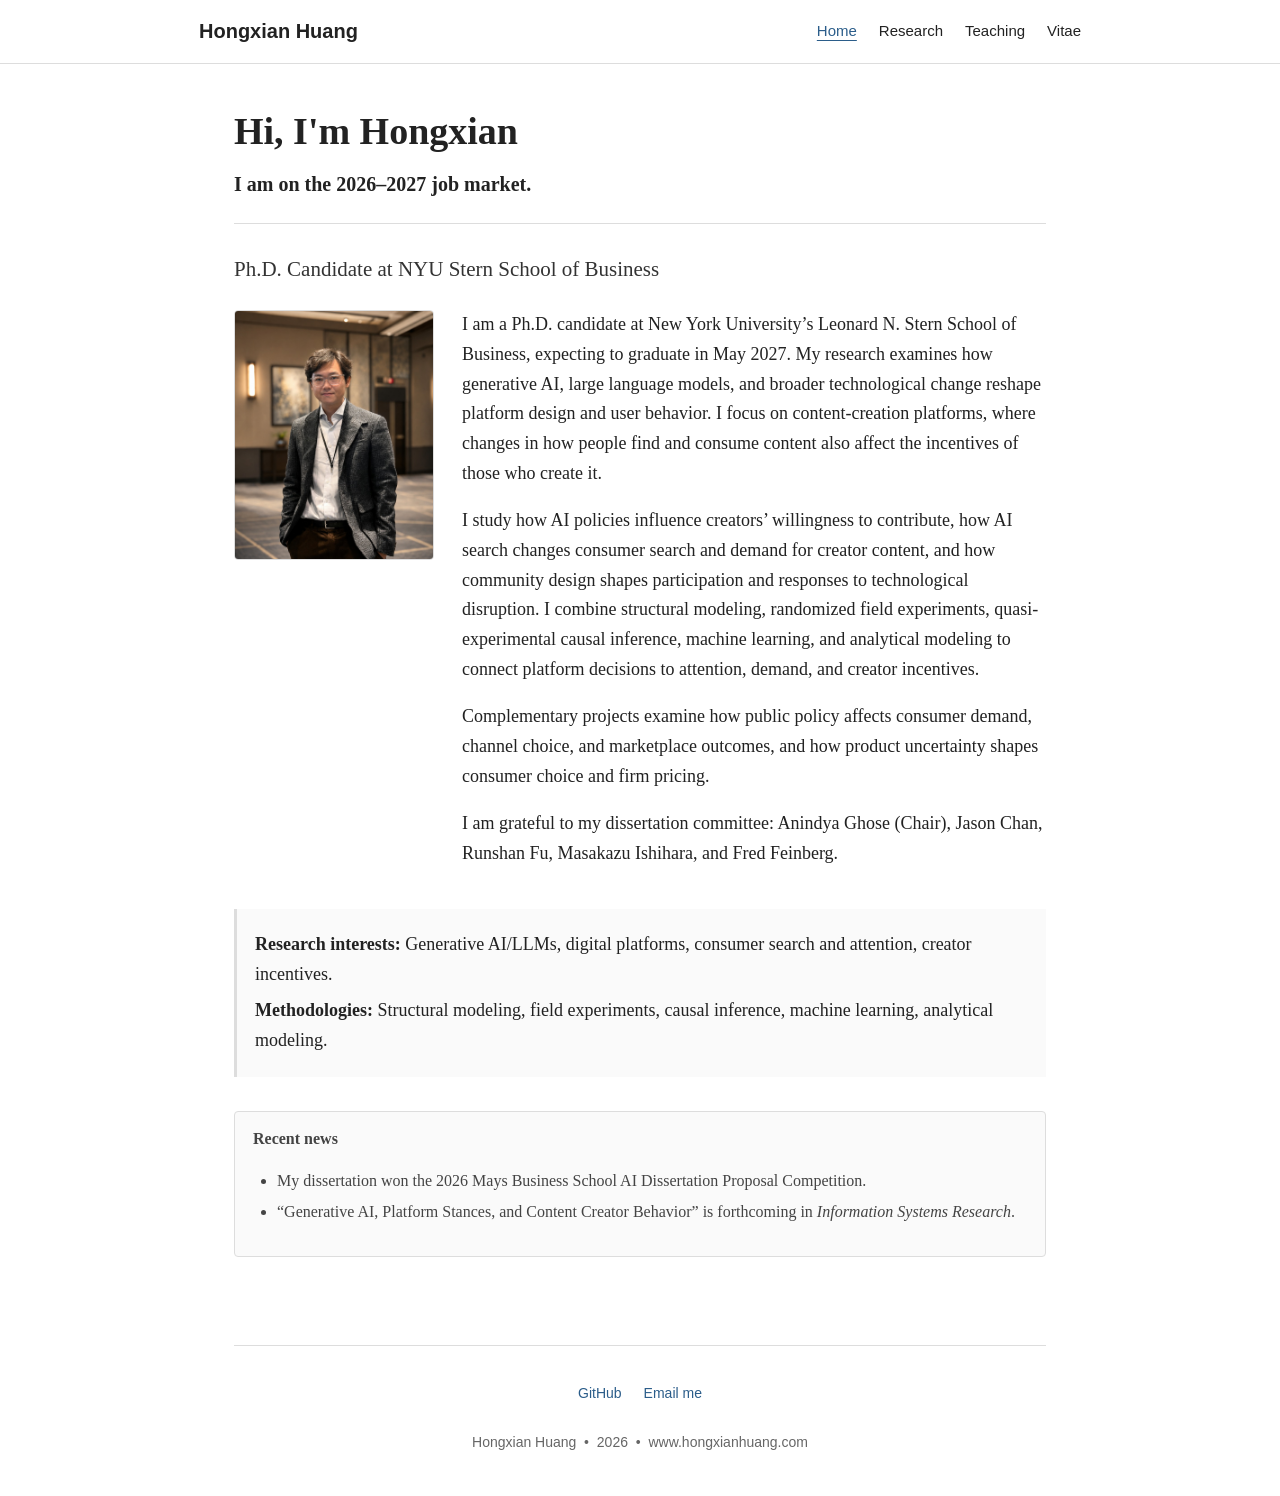
==== commit 8afdf873: "Update school profile and remove CV access" ====
--- a/index.html
+++ b/index.html
@@ -3,18 +3,18 @@
 <head>
 <meta charset="utf-8"/>
 <meta content="width=device-width, initial-scale=1" name="viewport"/>
-<title>Hongxian Huang | Quantitative Marketing, NYU Stern</title>
-<meta content="Hongxian Huang is a Ph.D. candidate in Quantitative Marketing at NYU Stern. His research studies Generative AI, digital platforms, consumer search and attention, creator incentives, and market design." name="description"/>
+<title>Hongxian Huang | NYU Stern School of Business</title>
+<meta content="Hongxian Huang is a Ph.D. candidate at NYU Stern School of Business. His research studies Generative AI, digital platforms, consumer search and attention, creator incentives, and market design." name="description"/>
 <meta content="index, follow" name="robots"/>
 <link href="https://www.hongxianhuang.com/" rel="canonical"/>
 <link href="assets/img/favicon.svg" rel="icon" type="image/svg+xml"/>
 <link href="assets/css/style.css" rel="stylesheet"/>
-<meta content="Hongxian Huang" name="author"/><meta content="2026-09-14" name="date"/><meta content="website" property="og:type"/><meta content="Hongxian Huang | Quantitative Marketing, NYU Stern" property="og:title"/><meta content="Hongxian Huang is a Ph.D. candidate in Quantitative Marketing at NYU Stern. His research studies Generative AI, digital platforms, consumer search and attention, creator incentives, and market design." property="og:description"/><meta content="https://www.hongxianhuang.com/" property="og:url"/><script type="application/ld+json">{
+<meta content="Hongxian Huang" name="author"/><meta content="2026-09-15" name="date"/><meta content="website" property="og:type"/><meta content="Hongxian Huang | NYU Stern School of Business" property="og:title"/><meta content="Hongxian Huang is a Ph.D. candidate at NYU Stern School of Business. His research studies Generative AI, digital platforms, consumer search and attention, creator incentives, and market design." property="og:description"/><meta content="https://www.hongxianhuang.com/" property="og:url"/><script type="application/ld+json">{
   "@context": "https://schema.org",
   "@type": "Person",
   "name": "Hongxian Huang",
   "url": "https://www.hongxianhuang.com/",
-  "jobTitle": "Ph.D. Candidate in Quantitative Marketing",
+  "jobTitle": "Ph.D. Candidate",
   "affiliation": {
     "@type": "CollegeOrUniversity",
     "name": "New York University, Leonard N. Stern School of Business"
@@ -30,7 +30,6 @@
     "Generative AI",
     "Large language models",
     "Digital platforms",
-    "Quantitative marketing",
     "Consumer search and attention",
     "Creator incentives"
   ]
@@ -49,13 +48,13 @@
 </nav>
 <main class="page">
 <h1>Hi, I'm Hongxian</h1>
-<p class="job-market job-market-top"><strong>I am on the 2026–2027 job market.</strong> <a href="assets/documents/Hongxian_Huang_CV.pdf">CV (PDF)</a></p>
+<p class="job-market job-market-top"><strong>I am on the 2026–2027 job market.</strong></p>
 <hr/>
-<p class="subtitle">Ph.D. Candidate in Quantitative Marketing at NYU Stern</p>
+<p class="subtitle">Ph.D. Candidate at NYU Stern School of Business</p>
 <div class="profile-block">
 <img alt="Hongxian Huang" class="profile-photo" src="assets/img/hongxian-huang-portrait.jpg"/>
 <div class="profile-text">
-<p>I am a Ph.D. candidate in Quantitative Marketing at New York University’s Leonard N. Stern School of Business, expecting to graduate in May 2027. My research examines how generative AI, large language models, and broader technological change reshape platform design and user behavior. I focus on content-creation platforms, where changes in how people find and consume content also affect the incentives of those who create it.</p>
+<p>I am a Ph.D. candidate at New York University’s Leonard N. Stern School of Business, expecting to graduate in May 2027. My research examines how generative AI, large language models, and broader technological change reshape platform design and user behavior. I focus on content-creation platforms, where changes in how people find and consume content also affect the incentives of those who create it.</p>
 <p>I study how AI policies influence creators’ willingness to contribute, how AI search changes consumer search and demand for creator content, and how community design shapes participation and responses to technological disruption. I combine structural modeling, randomized field experiments, quasi-experimental causal inference, machine learning, and analytical modeling to connect platform decisions to attention, demand, and creator incentives.</p>
 <p>Complementary projects examine how public policy affects consumer demand, channel choice, and marketplace outcomes, and how product uncertainty shapes consumer choice and firm pricing.</p>
 <p>I am grateful to my dissertation committee: Anindya Ghose (Chair), Jason Chan, Runshan Fu, Masakazu Ishihara, and Fred Feinberg.</p>
